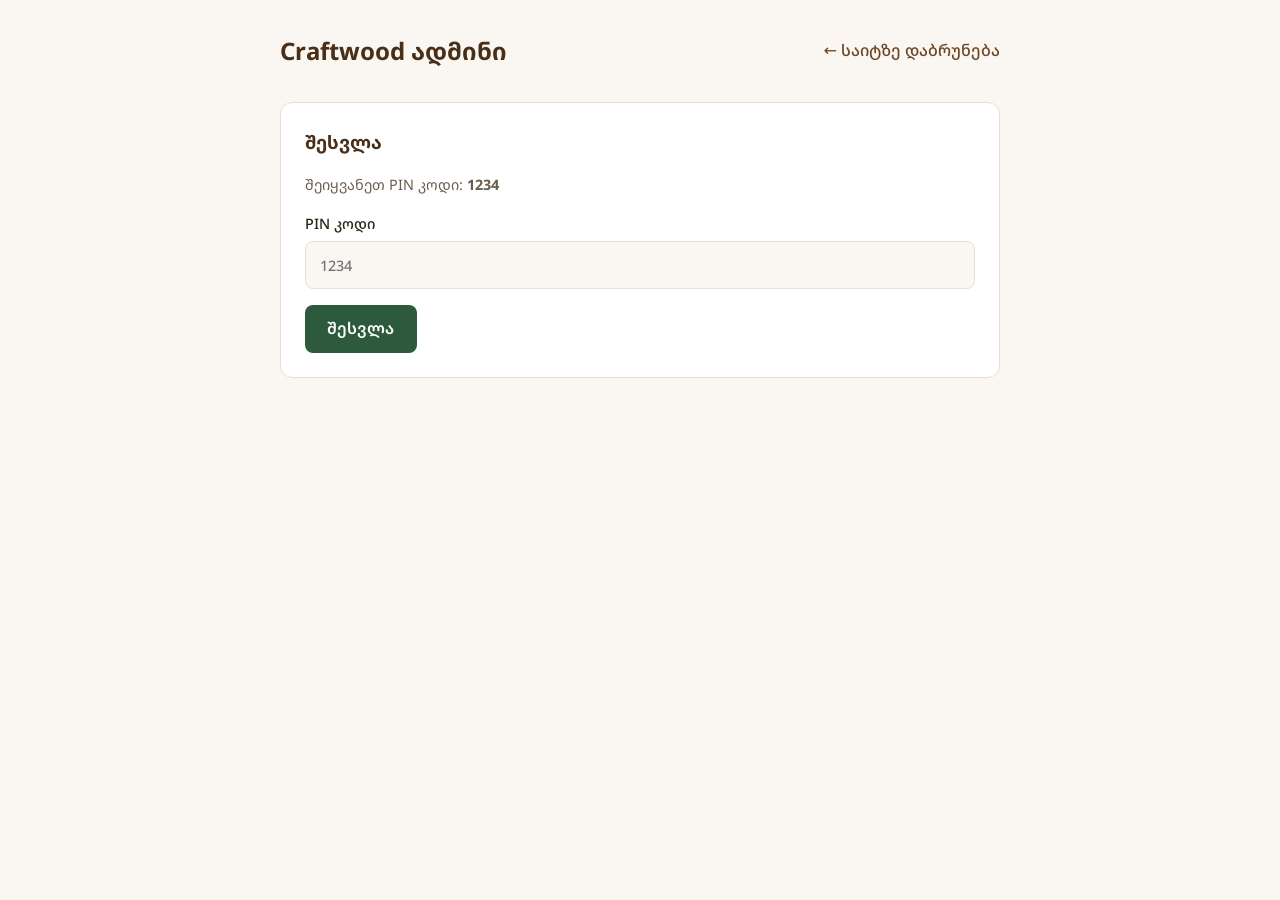
==== admin/index.html @ 584f06dc "Show token setup only when githubToken is not configured at deploy. Fallback session token for brows" ====
<!DOCTYPE html>
<html lang="ka">
<head>
  <meta charset="UTF-8">
  <meta name="viewport" content="width=device-width, initial-scale=1.0">
  <title>Craftwood — ადმინ პანელი</title>
  <link rel="preconnect" href="https://fonts.googleapis.com">
  <link rel="preconnect" href="https://fonts.gstatic.com" crossorigin>
  <link href="https://fonts.googleapis.com/css2?family=Noto+Sans+Georgian:wght@400;500;600&display=swap" rel="stylesheet">
  <link rel="stylesheet" href="admin.css">
</head>
<body>
  <div class="admin">
    <header class="admin-header">
      <h1>Craftwood ადმინი</h1>
      <a href="../index.html" class="back-link">← საიტზე დაბრუნება</a>
    </header>

    <section id="login-section" class="card">
      <h2>შესვლა</h2>
      <p class="hint">შეიყვანეთ PIN კოდი: <strong>1234</strong></p>
      <form id="login-form">
        <label>
          PIN კოდი
          <input type="password" id="pin-input" required placeholder="1234" maxlength="20" inputmode="numeric">
        </label>
        <button type="submit" class="btn btn-primary">შესვლა</button>
      </form>
    </section>

    <section id="panel-section" class="hidden">
      <div class="panel-top">
        <p>შესული ხართ როგორც <strong id="user-name">ადმინი</strong></p>
        <button id="logout-btn" class="btn btn-ghost">გასვლა</button>
      </div>

      <div id="token-setup" class="card token-setup--required hidden">
        <h2>⚠️ GitHub ტოკენი (ერთხელ)</h2>
        <p class="hint">PIN-ით შესვლა საკმარისია, მაგრამ წაშლა/რედაქტირებისთვის Classic ტოკენი სჭირდება <strong>ერთხელ</strong> ამ ბრაუზერში.</p>
        <p class="hint"><a href="https://github.com/settings/tokens/new?scopes=repo&amp;description=craftwood-admin" target="_blank" rel="noopener">ტოკენის შექმნა</a> → მონიშნეთ <strong>repo</strong></p>
        <label>
          Token
          <input type="password" id="session-token-input" placeholder="ghp_...">
        </label>
        <button type="button" class="btn btn-primary" id="save-token-btn">შენახვა</button>
      </div>

      <p id="status" class="status status-global" aria-live="polite"></p>

      <div class="card">
        <h2>ახალი ფოტოს დამატება</h2>
        <form id="upload-form">
          <label>
            სურათი
            <input type="file" id="image-input" accept="image/*" required>
          </label>
          <label>
            სათაური
            <input type="text" id="title-input" required placeholder="მაგ. მაგიდა — ნატურალური ხე">
          </label>
          <label>
            კატეგორია
            <input type="text" id="category-input" required placeholder="მაგ. მაგიდები">
          </label>
          <button type="submit" class="btn btn-primary" id="upload-btn">ატვირთვა</button>
        </form>
      </div>

      <div class="card">
        <h2>არსებული ნამუშევრები</h2>
        <div id="items-list" class="items-list"></div>
      </div>
    </section>
  </div>

  <script src="../js/config.js"></script>
  <script src="../js/config.local.js" onerror="void 0"></script>
  <script src="admin.js"></script>
</body>
</html>
---- admin/admin.css ----
:root {
  --color-bg: #faf7f2;
  --color-surface: #ffffff;
  --color-wood: #6b4423;
  --color-wood-dark: #4a2f18;
  --color-accent: #2d5a3d;
  --color-text: #2c2416;
  --color-text-muted: #6b5d4d;
  --color-border: #e8dfd3;
  --color-danger: #b33a3a;
  --font-body: 'Noto Sans Georgian', system-ui, sans-serif;
  --radius: 12px;
}

*,
*::before,
*::after {
  box-sizing: border-box;
  margin: 0;
  padding: 0;
}

body {
  font-family: var(--font-body);
  background: var(--color-bg);
  color: var(--color-text);
  line-height: 1.6;
  min-height: 100vh;
}

.admin {
  width: min(720px, 92vw);
  margin: 0 auto;
  padding: 2rem 0 4rem;
}

.admin-header {
  display: flex;
  align-items: center;
  justify-content: space-between;
  margin-bottom: 2rem;
  gap: 1rem;
  flex-wrap: wrap;
}

.admin-header h1 {
  font-size: 1.5rem;
  color: var(--color-wood-dark);
}

.back-link {
  color: var(--color-wood);
  text-decoration: none;
  font-weight: 500;
}

.back-link:hover {
  text-decoration: underline;
}

.card {
  background: var(--color-surface);
  border: 1px solid var(--color-border);
  border-radius: var(--radius);
  padding: 1.5rem;
  margin-bottom: 1.5rem;
}

.card h2 {
  font-size: 1.15rem;
  color: var(--color-wood-dark);
  margin-bottom: 1rem;
}

.hint,
.help {
  color: var(--color-text-muted);
  font-size: 0.9rem;
  margin-bottom: 1rem;
}

.help a {
  color: var(--color-accent);
}

label {
  display: block;
  margin-bottom: 1rem;
  font-size: 0.9rem;
  font-weight: 500;
}

input[type='text'],
input[type='password'],
input[type='file'] {
  display: block;
  width: 100%;
  margin-top: 0.4rem;
  padding: 0.7rem 0.9rem;
  border: 1px solid var(--color-border);
  border-radius: 8px;
  font: inherit;
  background: var(--color-bg);
}

input:focus {
  outline: 2px solid var(--color-accent);
  outline-offset: 1px;
}

.btn {
  display: inline-block;
  padding: 0.7rem 1.4rem;
  border-radius: 8px;
  font: inherit;
  font-weight: 600;
  cursor: pointer;
  border: none;
  transition: 0.2s ease;
}

.btn-primary {
  background: var(--color-accent);
  color: #fff;
}

.btn-primary:hover:not(:disabled) {
  background: #234a32;
}

.btn-primary:disabled {
  opacity: 0.6;
  cursor: not-allowed;
}

.btn-ghost {
  background: transparent;
  color: var(--color-text-muted);
  border: 1px solid var(--color-border);
}

.btn-danger {
  background: var(--color-danger);
  color: #fff;
  padding: 0.4rem 0.8rem;
  font-size: 0.85rem;
}

.hidden {
  display: none !important;
}

.panel-top {
  display: flex;
  align-items: center;
  justify-content: space-between;
  margin-bottom: 1rem;
  gap: 1rem;
}

.status {
  margin-top: 1rem;
  font-size: 0.9rem;
  min-height: 1.4em;
}

.status-global {
  margin: 0 0 1rem;
  padding: 0.75rem 1rem;
  border-radius: var(--radius);
  background: var(--color-surface);
  border: 1px solid var(--color-border);
}

.status-global.success {
  border-color: var(--color-accent);
  background: #eef6f0;
}

.status-global.error {
  border-color: var(--color-danger);
  background: #fdf0f0;
}

.status.success {
  color: var(--color-accent);
}

.status.error {
  color: var(--color-danger);
}

.items-list {
  display: flex;
  flex-direction: column;
  gap: 0.75rem;
}

.item-row {
  display: flex;
  align-items: flex-start;
  gap: 1rem;
  padding: 0.75rem;
  border: 1px solid var(--color-border);
  border-radius: 8px;
}

.item-row--editing {
  flex-wrap: wrap;
}

.item-row img {
  width: 80px;
  height: 60px;
  object-fit: cover;
  border-radius: 4px;
  flex-shrink: 0;
  background: var(--color-bg);
}

.item-row img.img-error {
  outline: 2px dashed var(--color-danger);
}

.item-info {
  flex: 1;
  min-width: 0;
}

.item-info h3 {
  font-size: 0.95rem;
  margin-bottom: 0.15rem;
}

.item-info p {
  font-size: 0.8rem;
  color: var(--color-text-muted);
}

.item-path {
  font-size: 0.7rem !important;
  opacity: 0.7;
  word-break: break-all;
}

.item-edit-fields {
  flex: 1;
  min-width: 200px;
}

.item-edit-fields label {
  margin-bottom: 0.6rem;
}

.item-actions {
  display: flex;
  flex-direction: column;
  gap: 0.4rem;
  flex-shrink: 0;
}

.item-row--editing .item-actions {
  flex-direction: row;
  margin-top: 0.5rem;
}

.btn-ghost {
  padding: 0.4rem 0.8rem;
  font-size: 0.85rem;
}

.empty-list {
  color: var(--color-text-muted);
  font-size: 0.9rem;
}

.token-setup--required {
  border: 2px solid #c9a227;
  background: #fffbeb;
}

.token-setup--required.token-setup--ok {
  border-color: var(--color-accent);
  background: #f0faf3;
}

.token-setup--required.hidden {
  display: none !important;
}
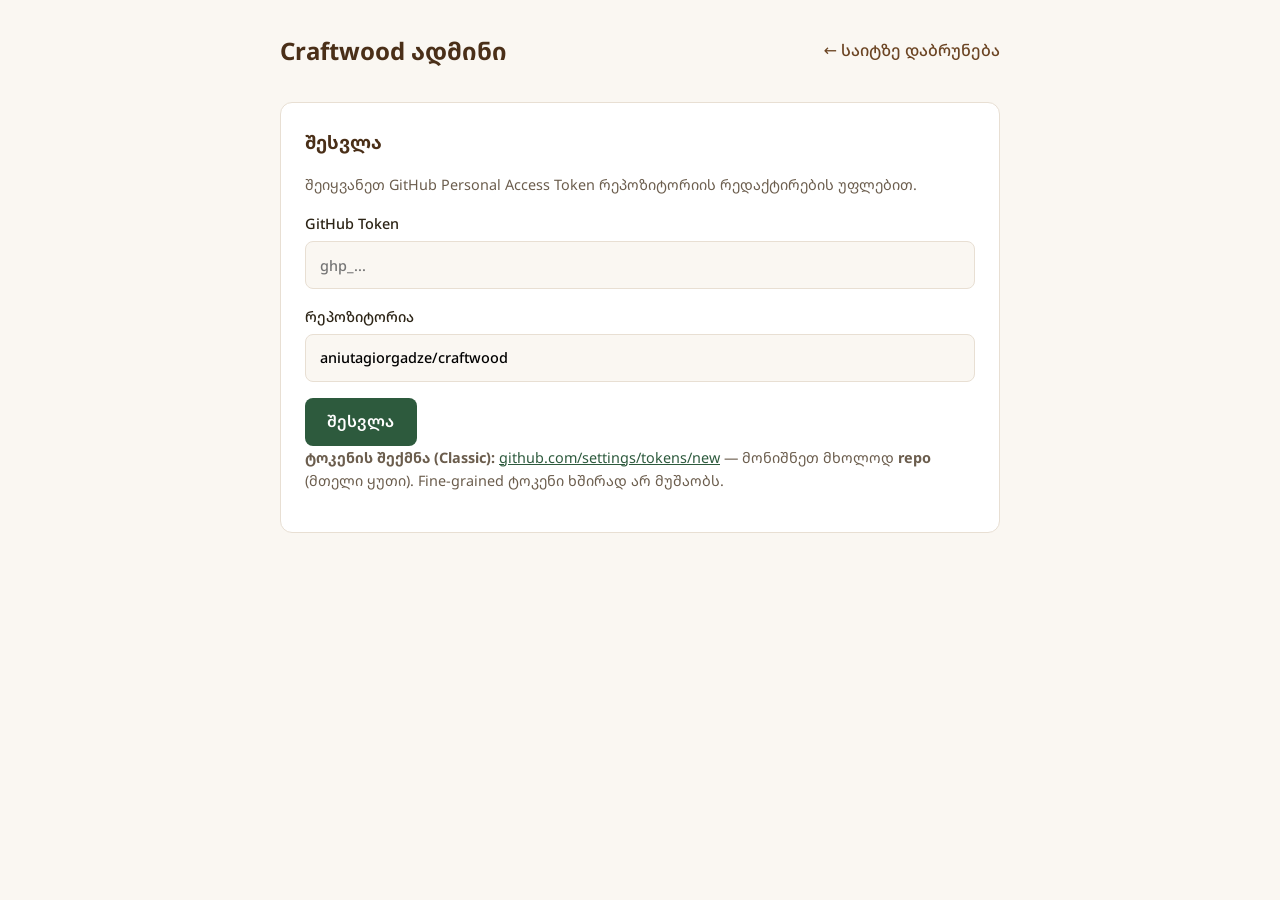
==== commit 30935512: "Revert admin to token-only login (remove PIN 1234)" ====
--- a/admin/index.html
+++ b/admin/index.html
@@ -18,34 +18,30 @@
 
     <section id="login-section" class="card">
       <h2>შესვლა</h2>
-      <p class="hint">შეიყვანეთ PIN კოდი: <strong>1234</strong></p>
+      <p class="hint">შეიყვანეთ GitHub Personal Access Token რეპოზიტორიის რედაქტირების უფლებით.</p>
       <form id="login-form">
         <label>
-          PIN კოდი
-          <input type="password" id="pin-input" required placeholder="1234" maxlength="20" inputmode="numeric">
+          GitHub Token
+          <input type="password" id="token-input" required placeholder="ghp_...">
+        </label>
+        <label>
+          რეპოზიტორია
+          <input type="text" id="repo-input" required placeholder="username/craftwood">
         </label>
         <button type="submit" class="btn btn-primary">შესვლა</button>
       </form>
+      <p class="help">
+        <strong>ტოკენის შექმნა (Classic):</strong>
+        <a href="https://github.com/settings/tokens/new" target="_blank" rel="noopener">github.com/settings/tokens/new</a>
+        — მონიშნეთ მხოლოდ <strong>repo</strong> (მთელი ყუთი). Fine-grained ტოკენი ხშირად არ მუშაობს.
+      </p>
     </section>
 
     <section id="panel-section" class="hidden">
       <div class="panel-top">
-        <p>შესული ხართ როგორც <strong id="user-name">ადმინი</strong></p>
+        <p>შესული ხართ როგორც <strong id="user-name"></strong></p>
         <button id="logout-btn" class="btn btn-ghost">გასვლა</button>
       </div>
-
-      <div id="token-setup" class="card token-setup--required hidden">
-        <h2>⚠️ GitHub ტოკენი (ერთხელ)</h2>
-        <p class="hint">PIN-ით შესვლა საკმარისია, მაგრამ წაშლა/რედაქტირებისთვის Classic ტოკენი სჭირდება <strong>ერთხელ</strong> ამ ბრაუზერში.</p>
-        <p class="hint"><a href="https://github.com/settings/tokens/new?scopes=repo&amp;description=craftwood-admin" target="_blank" rel="noopener">ტოკენის შექმნა</a> → მონიშნეთ <strong>repo</strong></p>
-        <label>
-          Token
-          <input type="password" id="session-token-input" placeholder="ghp_...">
-        </label>
-        <button type="button" class="btn btn-primary" id="save-token-btn">შენახვა</button>
-      </div>
-
-      <p id="status" class="status status-global" aria-live="polite"></p>
 
       <div class="card">
         <h2>ახალი ფოტოს დამატება</h2>
@@ -64,6 +60,7 @@
           </label>
           <button type="submit" class="btn btn-primary" id="upload-btn">ატვირთვა</button>
         </form>
+        <p id="status" class="status" aria-live="polite"></p>
       </div>
 
       <div class="card">
@@ -74,7 +71,6 @@
   </div>
 
   <script src="../js/config.js"></script>
-  <script src="../js/config.local.js" onerror="void 0"></script>
   <script src="admin.js"></script>
 </body>
 </html>
--- a/admin/admin.css
+++ b/admin/admin.css
@@ -164,24 +164,6 @@
   min-height: 1.4em;
 }
 
-.status-global {
-  margin: 0 0 1rem;
-  padding: 0.75rem 1rem;
-  border-radius: var(--radius);
-  background: var(--color-surface);
-  border: 1px solid var(--color-border);
-}
-
-.status-global.success {
-  border-color: var(--color-accent);
-  background: #eef6f0;
-}
-
-.status-global.error {
-  border-color: var(--color-danger);
-  background: #fdf0f0;
-}
-
 .status.success {
   color: var(--color-accent);
 }
@@ -273,17 +255,3 @@
   color: var(--color-text-muted);
   font-size: 0.9rem;
 }
-
-.token-setup--required {
-  border: 2px solid #c9a227;
-  background: #fffbeb;
-}
-
-.token-setup--required.token-setup--ok {
-  border-color: var(--color-accent);
-  background: #f0faf3;
-}
-
-.token-setup--required.hidden {
-  display: none !important;
-}
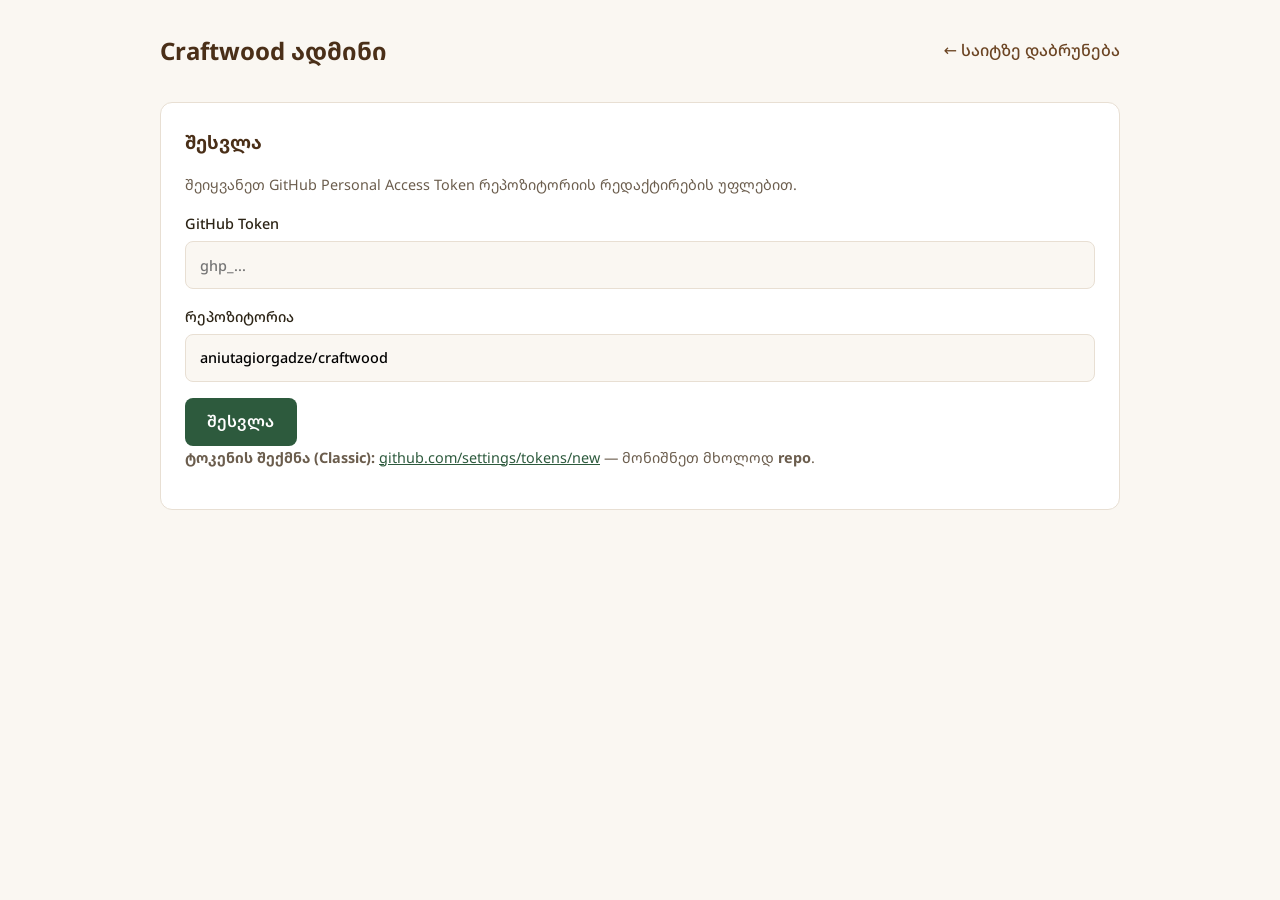
==== commit b6278b59: "Redesign site with sidebar navigation, featured works, and review system. Add admin tabs for content" ====
--- a/admin/index.html
+++ b/admin/index.html
@@ -33,7 +33,7 @@
       <p class="help">
         <strong>ტოკენის შექმნა (Classic):</strong>
         <a href="https://github.com/settings/tokens/new" target="_blank" rel="noopener">github.com/settings/tokens/new</a>
-        — მონიშნეთ მხოლოდ <strong>repo</strong> (მთელი ყუთი). Fine-grained ტოკენი ხშირად არ მუშაობს.
+        — მონიშნეთ მხოლოდ <strong>repo</strong>.
       </p>
     </section>
 
@@ -43,34 +43,126 @@
         <button id="logout-btn" class="btn btn-ghost">გასვლა</button>
       </div>
 
-      <div class="card">
-        <h2>ახალი ფოტოს დამატება</h2>
-        <form id="upload-form">
-          <label>
-            სურათი
-            <input type="file" id="image-input" accept="image/*" required>
-          </label>
-          <label>
-            სათაური
-            <input type="text" id="title-input" required placeholder="მაგ. მაგიდა — ნატურალური ხე">
-          </label>
-          <label>
-            კატეგორია
-            <input type="text" id="category-input" required placeholder="მაგ. მაგიდები">
-          </label>
-          <button type="submit" class="btn btn-primary" id="upload-btn">ატვირთვა</button>
-        </form>
-        <p id="status" class="status" aria-live="polite"></p>
+      <p id="status" class="status status-global" aria-live="polite"></p>
+
+      <nav class="admin-tabs" id="admin-tabs">
+        <button type="button" class="admin-tab is-active" data-tab="featured">განსაკუთრებული</button>
+        <button type="button" class="admin-tab" data-tab="gallery">ნამუშევრები</button>
+        <button type="button" class="admin-tab" data-tab="materials">მასალები</button>
+        <button type="button" class="admin-tab" data-tab="about">ჩვენს შესახებ</button>
+        <button type="button" class="admin-tab" data-tab="consultation">კონსულტაცია</button>
+        <button type="button" class="admin-tab" data-tab="comments">კომენტარები</button>
+      </nav>
+
+      <div class="tab-panel is-active" data-tab="featured">
+        <div class="card">
+          <h2>განსაკუთრებული ნამუშევრები</h2>
+          <p class="hint">მონიშნეთ ნამუშევრები, რომლებიც პირველ გვერდზე გამოჩნდება.</p>
+          <label>სათაური<input type="text" id="featured-section-title"></label>
+          <label>ქვესათაური<input type="text" id="featured-section-subtitle"></label>
+          <button type="button" class="btn btn-primary" id="save-featured-section">სექციის შენახვა</button>
+          <div id="featured-list" class="items-list featured-list"></div>
+        </div>
       </div>
 
-      <div class="card">
-        <h2>არსებული ნამუშევრები</h2>
-        <div id="items-list" class="items-list"></div>
+      <div class="tab-panel" data-tab="gallery">
+        <div class="card">
+          <h2>ახალი ფოტოს დამატება</h2>
+          <form id="upload-form">
+            <label>სურათი<input type="file" id="image-input" accept="image/*" required></label>
+            <label>სათაური<input type="text" id="title-input" required placeholder="მაგ. მაგიდა"></label>
+            <label>კატეგორია
+              <select id="category-input" required></select>
+              <input type="text" id="category-other-input" class="category-other hidden" placeholder="ჩაწერეთ კატეგორია">
+            </label>
+            <label class="checkbox-label">
+              <input type="checkbox" id="upload-featured" checked> განსაკუთრებული (მთავარ გვერდზე)
+            </label>
+            <button type="submit" class="btn btn-primary" id="upload-btn">ატვირთვა</button>
+          </form>
+        </div>
+        <div class="card">
+          <h2>სრული ნამუშევრები</h2>
+          <label>სათაური<input type="text" id="gallery-section-title"></label>
+          <label>ქვესათაური<input type="text" id="gallery-section-subtitle"></label>
+          <button type="button" class="btn btn-primary" id="save-gallery-section">სექციის შენახვა</button>
+          <div id="items-list" class="items-list"></div>
+        </div>
+      </div>
+
+      <div class="tab-panel" data-tab="materials">
+        <div class="card">
+          <h2>მასალები</h2>
+          <label>სათაური<input type="text" id="materials-title"></label>
+          <label>ქვესათაური<input type="text" id="materials-subtitle"></label>
+          <button type="button" class="btn btn-primary" id="save-materials-header">სათაურის შენახვა</button>
+          <hr class="divider">
+          <h3>ახალი მასალა</h3>
+          <form id="material-form">
+            <label>სახელი<input type="text" id="material-name" required></label>
+            <label>აღწერა<textarea id="material-desc" rows="2" required></textarea></label>
+            <label>სურათი<input type="file" id="material-image" accept="image/*" required></label>
+            <button type="submit" class="btn btn-primary">დამატება</button>
+          </form>
+          <div id="materials-list" class="items-list"></div>
+        </div>
+      </div>
+
+      <div class="tab-panel" data-tab="about">
+        <div class="card">
+          <h2>ჩვენს შესახებ</h2>
+          <form id="about-form">
+            <label>სათაური<input type="text" id="about-title"></label>
+            <label>აბზაცი 1<textarea id="about-p1" rows="3"></textarea></label>
+            <label>აბზაცი 2<textarea id="about-p2" rows="3"></textarea></label>
+            <label>თვისება 1<input type="text" id="about-f1"></label>
+            <label>თვისება 2<input type="text" id="about-f2"></label>
+            <label>თვისება 3<input type="text" id="about-f3"></label>
+            <label>სურათი (არასავალდებულო)<input type="file" id="about-image" accept="image/*"></label>
+            <p class="hint" id="about-image-current"></p>
+            <button type="submit" class="btn btn-primary">შენახვა</button>
+          </form>
+        </div>
+      </div>
+
+      <div class="tab-panel" data-tab="consultation">
+        <div class="card">
+          <h2>შეუკვეთე კონსულტაცია</h2>
+          <form id="consultation-form">
+            <label>სათაური<input type="text" id="consultation-title"></label>
+            <label>აღწერა<textarea id="consultation-desc" rows="3"></textarea></label>
+            <label>ტელეფონი<input type="text" id="consultation-phone"></label>
+            <label>ელფოსტა<input type="email" id="consultation-email"></label>
+            <label>ღილაკის ტექსტი<input type="text" id="consultation-button"></label>
+            <button type="submit" class="btn btn-primary">შენახვა</button>
+          </form>
+        </div>
+      </div>
+
+      <div class="tab-panel" data-tab="comments">
+        <div class="card">
+          <h2>კომენტარების მოდerაცია</h2>
+          <p class="hint">სტუმრები ტოვებენ შეფასებას (1–5 ვარსკვლავი) და კომენტარს სურათებზე. შეგიძლიათ ჩასწოროთ, დამალოთ ან წაშალოთ.</p>
+          <p class="hint">საიტზე შენახვისთვის დაამატეთ GitHub Secret: <strong>REVIEW_WRITE_TOKEN</strong> (Classic token, repo scope).</p>
+          <div id="reviews-list" class="reviews-moderation-list"></div>
+        </div>
       </div>
     </section>
   </div>
 
+  <div id="confirm-dialog" class="confirm-dialog hidden" aria-hidden="true">
+    <div class="confirm-dialog__box" role="dialog" aria-modal="true" aria-labelledby="confirm-title">
+      <h3 id="confirm-title">ნამდვილად გსურთ წაშლა?</h3>
+      <p id="confirm-message" class="confirm-dialog__message"></p>
+      <div class="confirm-dialog__actions">
+        <button type="button" class="btn btn-ghost" id="confirm-cancel">გაუქმება</button>
+        <button type="button" class="btn btn-danger" id="confirm-ok">წაშლა</button>
+      </div>
+    </div>
+  </div>
+
   <script src="../js/config.js"></script>
+  <script src="../js/reviews.js"></script>
   <script src="admin.js"></script>
 </body>
 </html>
--- a/admin/admin.css
+++ b/admin/admin.css
@@ -29,7 +29,7 @@
 }
 
 .admin {
-  width: min(720px, 92vw);
+  width: min(960px, 94vw);
   margin: 0 auto;
   padding: 2rem 0 4rem;
 }
@@ -92,7 +92,8 @@
 
 input[type='text'],
 input[type='password'],
-input[type='file'] {
+input[type='file'],
+select {
   display: block;
   width: 100%;
   margin-top: 0.4rem;
@@ -103,7 +104,12 @@
   background: var(--color-bg);
 }
 
-input:focus {
+.category-other {
+  margin-top: 0.5rem;
+}
+
+input:focus,
+select:focus {
   outline: 2px solid var(--color-accent);
   outline-offset: 1px;
 }
@@ -164,6 +170,67 @@
   min-height: 1.4em;
 }
 
+.status-global {
+  margin: 0 0 1rem;
+  padding: 0.75rem 1rem;
+  border-radius: var(--radius);
+  background: var(--color-surface);
+  border: 1px solid var(--color-border);
+}
+
+.status-global.success {
+  color: var(--color-accent);
+  border-color: var(--color-accent);
+  background: #eef6f0;
+}
+
+.status-global.error {
+  color: var(--color-danger);
+  border-color: var(--color-danger);
+  background: #fdf0f0;
+}
+
+.confirm-dialog {
+  position: fixed;
+  inset: 0;
+  background: rgba(44, 36, 22, 0.45);
+  display: flex;
+  align-items: center;
+  justify-content: center;
+  padding: 1rem;
+  z-index: 1000;
+}
+
+.confirm-dialog.hidden {
+  display: none;
+}
+
+.confirm-dialog__box {
+  width: min(420px, 92vw);
+  background: var(--color-surface);
+  border: 1px solid var(--color-border);
+  border-radius: var(--radius);
+  padding: 1.5rem;
+  box-shadow: 0 12px 40px rgba(0, 0, 0, 0.15);
+}
+
+.confirm-dialog__box h3 {
+  font-size: 1.1rem;
+  color: var(--color-wood-dark);
+  margin-bottom: 0.75rem;
+}
+
+.confirm-dialog__message {
+  color: var(--color-text-muted);
+  margin-bottom: 1.25rem;
+}
+
+.confirm-dialog__actions {
+  display: flex;
+  justify-content: flex-end;
+  gap: 0.75rem;
+}
+
 .status.success {
   color: var(--color-accent);
 }
@@ -200,6 +267,11 @@
   background: var(--color-bg);
 }
 
+.item-row img.edit-preview {
+  width: 120px;
+  height: 90px;
+}
+
 .item-row img.img-error {
   outline: 2px dashed var(--color-danger);
 }
@@ -255,3 +327,282 @@
   color: var(--color-text-muted);
   font-size: 0.9rem;
 }
+
+.item-reviews-count {
+  color: var(--color-accent) !important;
+  font-weight: 500;
+}
+
+.btn-xs {
+  padding: 0.25rem 0.55rem;
+  font-size: 0.75rem;
+}
+
+.review-edit-block {
+  margin: 0.75rem 0 0.5rem;
+  padding: 0.75rem;
+  border: 1px dashed var(--color-border);
+  border-radius: 8px;
+  background: var(--color-bg);
+}
+
+.review-edit-block h4 {
+  font-size: 0.9rem;
+  margin-bottom: 0.6rem;
+}
+
+.review-edit-list {
+  display: flex;
+  flex-direction: column;
+  gap: 0.5rem;
+  margin-bottom: 0.75rem;
+}
+
+.review-edit-empty {
+  font-size: 0.8rem;
+  color: var(--color-text-muted);
+}
+
+.review-edit-row {
+  padding: 0.5rem 0.6rem;
+  border: 1px solid var(--color-border);
+  border-radius: 6px;
+  background: #fff;
+}
+
+.review-edit-row-head {
+  display: flex;
+  align-items: center;
+  gap: 0.5rem;
+  flex-wrap: wrap;
+  margin-bottom: 0.25rem;
+}
+
+.review-edit-row-head strong {
+  font-size: 0.85rem;
+}
+
+.review-edit-text {
+  font-size: 0.8rem;
+  color: var(--color-text-muted);
+}
+
+.review-star {
+  color: #ddd;
+}
+
+.review-star.is-filled {
+  color: #e6a800;
+}
+
+.review-add-form label {
+  margin-bottom: 0.5rem;
+}
+
+.review-add-form textarea {
+  resize: vertical;
+  min-height: 56px;
+}
+
+.reviews-moderation-list {
+  display: flex;
+  flex-direction: column;
+  gap: 0.75rem;
+}
+
+.review-mod-row {
+  display: flex;
+  gap: 1rem;
+  justify-content: space-between;
+  align-items: flex-start;
+  padding: 0.75rem;
+  border: 1px solid var(--color-border);
+  border-radius: 8px;
+  background: #fff;
+}
+
+.review-mod-row--hidden {
+  opacity: 0.65;
+  background: var(--color-bg);
+}
+
+.review-mod-main {
+  flex: 1;
+  min-width: 0;
+}
+
+.review-mod-item {
+  font-size: 0.78rem;
+  color: var(--color-accent);
+  font-weight: 600;
+  margin-bottom: 0.25rem;
+}
+
+.review-mod-head {
+  display: flex;
+  align-items: center;
+  gap: 0.5rem;
+  flex-wrap: wrap;
+  margin-bottom: 0.25rem;
+}
+
+.review-mod-head strong {
+  font-size: 0.9rem;
+}
+
+.review-mod-badge {
+  font-size: 0.72rem;
+  padding: 0.1rem 0.45rem;
+  border-radius: 999px;
+  background: #eee;
+  color: var(--color-text-muted);
+}
+
+.review-mod-text {
+  font-size: 0.85rem;
+  color: var(--color-text-muted);
+}
+
+.review-mod-date {
+  display: block;
+  margin-top: 0.35rem;
+  font-size: 0.72rem;
+  color: var(--color-text-muted);
+  opacity: 0.8;
+}
+
+.review-mod-actions {
+  display: flex;
+  flex-direction: column;
+  gap: 0.35rem;
+  flex-shrink: 0;
+}
+
+.review-mod-actions--row {
+  flex-direction: row;
+  margin-top: 0.5rem;
+}
+
+.review-edit-form label {
+  display: block;
+  margin-bottom: 0.5rem;
+  font-size: 0.85rem;
+}
+
+.review-edit-form input,
+.review-edit-form textarea,
+.review-edit-form select {
+  width: 100%;
+  margin-top: 0.2rem;
+  padding: 0.45rem 0.6rem;
+  border: 1px solid var(--color-border);
+  border-radius: 6px;
+  font-family: inherit;
+}
+
+.admin-tabs {
+  display: flex;
+  flex-wrap: wrap;
+  gap: 0.35rem;
+  margin-bottom: 1.25rem;
+}
+
+.admin-tab {
+  padding: 0.45rem 0.85rem;
+  font-size: 0.82rem;
+  font-family: inherit;
+  font-weight: 500;
+  border: 1px solid var(--color-border);
+  border-radius: 999px;
+  background: var(--color-surface);
+  color: var(--color-text-muted);
+  cursor: pointer;
+  transition: background 0.2s, color 0.2s, border-color 0.2s;
+}
+
+.admin-tab:hover {
+  border-color: var(--color-wood);
+  color: var(--color-wood-dark);
+}
+
+.admin-tab.is-active {
+  background: var(--color-wood-dark);
+  border-color: var(--color-wood-dark);
+  color: #f5ebe0;
+}
+
+.tab-panel {
+  display: none;
+}
+
+.tab-panel.is-active {
+  display: block;
+}
+
+.featured-row {
+  display: flex;
+  align-items: center;
+  gap: 0.85rem;
+  padding: 0.65rem 0.75rem;
+  border: 1px solid var(--color-border);
+  border-radius: 8px;
+  cursor: pointer;
+  transition: background 0.2s;
+}
+
+.featured-row:hover {
+  background: var(--color-bg);
+}
+
+.featured-row input {
+  flex-shrink: 0;
+  width: 18px;
+  height: 18px;
+  accent-color: var(--color-accent);
+}
+
+.featured-thumb {
+  width: 56px;
+  height: 42px;
+  object-fit: cover;
+  border-radius: 4px;
+  flex-shrink: 0;
+}
+
+.featured-row strong {
+  display: block;
+  font-size: 0.9rem;
+}
+
+.featured-row small {
+  font-size: 0.75rem;
+  color: var(--color-text-muted);
+}
+
+.featured-list {
+  margin-top: 1rem;
+}
+
+.checkbox-label {
+  display: flex !important;
+  flex-direction: row !important;
+  align-items: center;
+  gap: 0.5rem;
+  font-size: 0.9rem;
+}
+
+.checkbox-label input {
+  width: auto;
+}
+
+.divider {
+  border: none;
+  border-top: 1px solid var(--color-border);
+  margin: 1.25rem 0;
+}
+
+.card h3 {
+  font-size: 1rem;
+  color: var(--color-wood-dark);
+  margin-bottom: 0.75rem;
+}
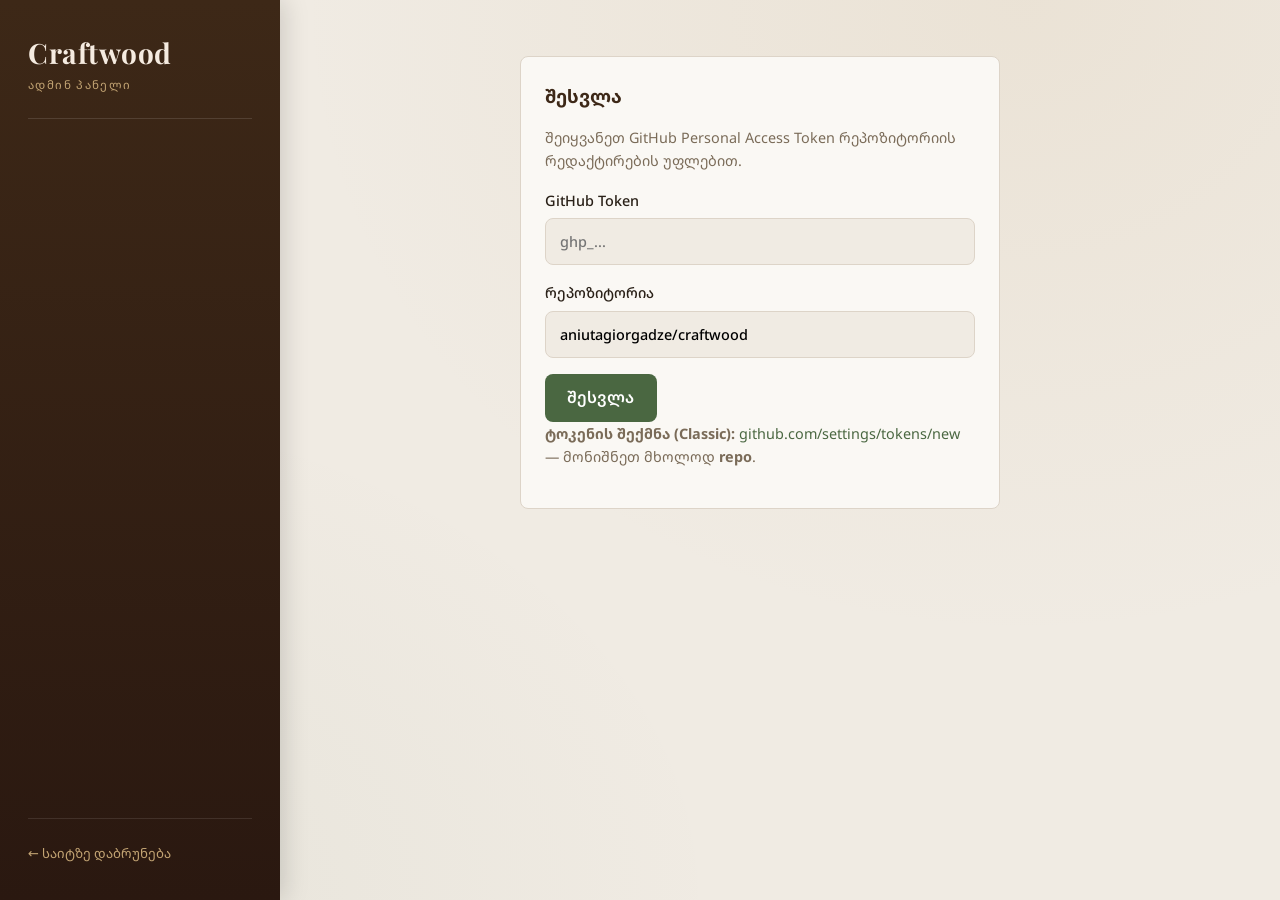
==== commit db6dda9f: "Redesign admin panel with sidebar layout matching the main site. Co-authored-by: Cursor <cursoragent" ====
--- a/admin/index.html
+++ b/admin/index.html
@@ -6,148 +6,182 @@
   <title>Craftwood — ადმინ პანელი</title>
   <link rel="preconnect" href="https://fonts.googleapis.com">
   <link rel="preconnect" href="https://fonts.gstatic.com" crossorigin>
-  <link href="https://fonts.googleapis.com/css2?family=Noto+Sans+Georgian:wght@400;500;600&display=swap" rel="stylesheet">
+  <link href="https://fonts.googleapis.com/css2?family=Playfair+Display:wght@500;700&family=Noto+Sans+Georgian:wght@400;500;600&display=swap" rel="stylesheet">
   <link rel="stylesheet" href="admin.css">
 </head>
 <body>
-  <div class="admin">
-    <header class="admin-header">
-      <h1>Craftwood ადმინი</h1>
-      <a href="../index.html" class="back-link">← საიტზე დაბრუნება</a>
-    </header>
-
-    <section id="login-section" class="card">
-      <h2>შესვლა</h2>
-      <p class="hint">შეიყვანეთ GitHub Personal Access Token რეპოზიტორიის რედაქტირების უფლებით.</p>
-      <form id="login-form">
-        <label>
-          GitHub Token
-          <input type="password" id="token-input" required placeholder="ghp_...">
-        </label>
-        <label>
-          რეპოზიტორია
-          <input type="text" id="repo-input" required placeholder="username/craftwood">
-        </label>
-        <button type="submit" class="btn btn-primary">შესვლა</button>
-      </form>
-      <p class="help">
-        <strong>ტოკენის შექმნა (Classic):</strong>
-        <a href="https://github.com/settings/tokens/new" target="_blank" rel="noopener">github.com/settings/tokens/new</a>
-        — მონიშნეთ მხოლოდ <strong>repo</strong>.
-      </p>
-    </section>
-
-    <section id="panel-section" class="hidden">
-      <div class="panel-top">
-        <p>შესული ხართ როგორც <strong id="user-name"></strong></p>
-        <button id="logout-btn" class="btn btn-ghost">გასვლა</button>
-      </div>
-
-      <p id="status" class="status status-global" aria-live="polite"></p>
-
-      <nav class="admin-tabs" id="admin-tabs">
-        <button type="button" class="admin-tab is-active" data-tab="featured">განსაკუთრებული</button>
-        <button type="button" class="admin-tab" data-tab="gallery">ნამუშევრები</button>
-        <button type="button" class="admin-tab" data-tab="materials">მასალები</button>
-        <button type="button" class="admin-tab" data-tab="about">ჩვენს შესახებ</button>
-        <button type="button" class="admin-tab" data-tab="consultation">კონსულტაცია</button>
-        <button type="button" class="admin-tab" data-tab="comments">კომენტარები</button>
+  <div class="app">
+    <aside class="sidebar" id="sidebar">
+      <button class="sidebar-close" id="sidebar-close" aria-label="მენიუს დახურვა">&times;</button>
+      <a href="#featured" class="sidebar-brand" id="sidebar-brand">
+        <span class="sidebar-brand-name">Craftwood</span>
+        <span class="sidebar-brand-tag">ადმინ პანელი</span>
+      </a>
+      <nav class="sidebar-nav hidden" id="sidebar-nav" aria-label="ადმინ მენიუ">
+        <a href="#featured" class="sidebar-link is-active" data-tab="featured">განსაკუთრებული ნამუშევრები</a>
+        <a href="#materials" class="sidebar-link" data-tab="materials">მასალები</a>
+        <a href="#about" class="sidebar-link" data-tab="about">ჩვენს შესახებ</a>
+        <a href="#consultation" class="sidebar-link" data-tab="consultation">შეუკვეთე კონსულტაცია</a>
+        <a href="#gallery" class="sidebar-link" data-tab="gallery">სრული ნამუშევრები</a>
+        <a href="#comments" class="sidebar-link sidebar-link--admin" data-tab="comments">კომენტარები</a>
       </nav>
-
-      <div class="tab-panel is-active" data-tab="featured">
-        <div class="card">
-          <h2>განსაკუთრებული ნამუშევრები</h2>
-          <p class="hint">მონიშნეთ ნამუშევრები, რომლებიც პირველ გვერდზე გამოჩნდება.</p>
-          <label>სათაური<input type="text" id="featured-section-title"></label>
-          <label>ქვესათაური<input type="text" id="featured-section-subtitle"></label>
-          <button type="button" class="btn btn-primary" id="save-featured-section">სექციის შენახვა</button>
-          <div id="featured-list" class="items-list featured-list"></div>
-        </div>
-      </div>
-
-      <div class="tab-panel" data-tab="gallery">
-        <div class="card">
-          <h2>ახალი ფოტოს დამატება</h2>
-          <form id="upload-form">
-            <label>სურათი<input type="file" id="image-input" accept="image/*" required></label>
-            <label>სათაური<input type="text" id="title-input" required placeholder="მაგ. მაგიდა"></label>
-            <label>კატეგორია
-              <select id="category-input" required></select>
-              <input type="text" id="category-other-input" class="category-other hidden" placeholder="ჩაწერეთ კატეგორია">
-            </label>
-            <label class="checkbox-label">
-              <input type="checkbox" id="upload-featured" checked> განსაკუთრებული (მთავარ გვერდზე)
-            </label>
-            <button type="submit" class="btn btn-primary" id="upload-btn">ატვირთვა</button>
-          </form>
-        </div>
-        <div class="card">
-          <h2>სრული ნამუშევრები</h2>
-          <label>სათაური<input type="text" id="gallery-section-title"></label>
-          <label>ქვესათაური<input type="text" id="gallery-section-subtitle"></label>
-          <button type="button" class="btn btn-primary" id="save-gallery-section">სექციის შენახვა</button>
-          <div id="items-list" class="items-list"></div>
-        </div>
-      </div>
-
-      <div class="tab-panel" data-tab="materials">
-        <div class="card">
-          <h2>მასალები</h2>
-          <label>სათაური<input type="text" id="materials-title"></label>
-          <label>ქვესათაური<input type="text" id="materials-subtitle"></label>
-          <button type="button" class="btn btn-primary" id="save-materials-header">სათაურის შენახვა</button>
-          <hr class="divider">
-          <h3>ახალი მასალა</h3>
-          <form id="material-form">
-            <label>სახელი<input type="text" id="material-name" required></label>
-            <label>აღწერა<textarea id="material-desc" rows="2" required></textarea></label>
-            <label>სურათი<input type="file" id="material-image" accept="image/*" required></label>
-            <button type="submit" class="btn btn-primary">დამატება</button>
-          </form>
-          <div id="materials-list" class="items-list"></div>
-        </div>
-      </div>
-
-      <div class="tab-panel" data-tab="about">
-        <div class="card">
-          <h2>ჩვენს შესახებ</h2>
-          <form id="about-form">
-            <label>სათაური<input type="text" id="about-title"></label>
-            <label>აბზაცი 1<textarea id="about-p1" rows="3"></textarea></label>
-            <label>აბზაცი 2<textarea id="about-p2" rows="3"></textarea></label>
-            <label>თვისება 1<input type="text" id="about-f1"></label>
-            <label>თვისება 2<input type="text" id="about-f2"></label>
-            <label>თვისება 3<input type="text" id="about-f3"></label>
-            <label>სურათი (არასავალდებულო)<input type="file" id="about-image" accept="image/*"></label>
-            <p class="hint" id="about-image-current"></p>
-            <button type="submit" class="btn btn-primary">შენახვა</button>
-          </form>
-        </div>
-      </div>
-
-      <div class="tab-panel" data-tab="consultation">
-        <div class="card">
-          <h2>შეუკვეთე კონსულტაცია</h2>
-          <form id="consultation-form">
-            <label>სათაური<input type="text" id="consultation-title"></label>
-            <label>აღწერა<textarea id="consultation-desc" rows="3"></textarea></label>
-            <label>ტელეფონი<input type="text" id="consultation-phone"></label>
-            <label>ელფოსტა<input type="email" id="consultation-email"></label>
-            <label>ღილაკის ტექსტი<input type="text" id="consultation-button"></label>
-            <button type="submit" class="btn btn-primary">შენახვა</button>
-          </form>
-        </div>
-      </div>
-
-      <div class="tab-panel" data-tab="comments">
-        <div class="card">
-          <h2>კომენტარების მოდerაცია</h2>
-          <p class="hint">სტუმრები ტოვებენ შეფასებას (1–5 ვარსკვლავი) და კომენტარს სურათებზე. შეგიძლიათ ჩასწოროთ, დამალოთ ან წაშალოთ.</p>
-          <p class="hint">საიტზე შენახვისთვის დაამატეთ GitHub Secret: <strong>REVIEW_WRITE_TOKEN</strong> (Classic token, repo scope).</p>
-          <div id="reviews-list" class="reviews-moderation-list"></div>
-        </div>
-      </div>
-    </section>
+      <footer class="sidebar-footer">
+        <a href="../index.html" class="sidebar-back">← საიტზე დაბრუნება</a>
+        <p class="sidebar-user hidden" id="sidebar-user">შესული: <strong id="user-name"></strong></p>
+        <button type="button" id="logout-btn" class="btn btn-ghost btn-sm hidden">გასვლა</button>
+      </footer>
+    </aside>
+
+    <div class="app-main">
+      <header class="mobile-header">
+        <button class="menu-toggle" id="menu-toggle" aria-label="მენიუ" aria-expanded="false">
+          <span></span><span></span><span></span>
+        </button>
+        <span class="mobile-title" id="mobile-title">Craftwood ადმინი</span>
+      </header>
+
+      <main class="content">
+        <section id="login-section" class="login-section">
+          <div class="card login-card">
+            <h2>შესვლა</h2>
+            <p class="hint">შეიყვანეთ GitHub Personal Access Token რეპოზიტორიის რედაქტირების უფლებით.</p>
+            <form id="login-form">
+              <label>
+                GitHub Token
+                <input type="password" id="token-input" required placeholder="ghp_...">
+              </label>
+              <label>
+                რეპოზიტორია
+                <input type="text" id="repo-input" required placeholder="username/craftwood">
+              </label>
+              <button type="submit" class="btn btn-primary">შესვლა</button>
+            </form>
+            <p class="help">
+              <strong>ტოკენის შექმნა (Classic):</strong>
+              <a href="https://github.com/settings/tokens/new" target="_blank" rel="noopener">github.com/settings/tokens/new</a>
+              — მონიშნეთ მხოლოდ <strong>repo</strong>.
+            </p>
+          </div>
+        </section>
+
+        <section id="panel-section" class="hidden">
+          <p id="status" class="status status-global" aria-live="polite"></p>
+
+          <div class="admin-view is-active" data-tab="featured">
+            <header class="view-header">
+              <p class="view-eyebrow">მთავარი გვერდი</p>
+              <h1>განსაკუთრებული ნამუშევრები</h1>
+            </header>
+            <div class="card">
+              <p class="hint">მონიშნეთ ნამუშევრები, რომლებიც პირველ გვერდზე გამოჩნდება.</p>
+              <label>სათაური<input type="text" id="featured-section-title"></label>
+              <label>ქვესათაური<input type="text" id="featured-section-subtitle"></label>
+              <button type="button" class="btn btn-primary" id="save-featured-section">სექციის შენახვა</button>
+              <div id="featured-list" class="items-list featured-list"></div>
+            </div>
+          </div>
+
+          <div class="admin-view" data-tab="gallery">
+            <header class="view-header">
+              <p class="view-eyebrow">გალერეა</p>
+              <h1>სრული ნამუშევრები</h1>
+            </header>
+            <div class="card">
+              <h2>ახალი ფოტოს დამატება</h2>
+              <form id="upload-form">
+                <label>სურათი<input type="file" id="image-input" accept="image/*" required></label>
+                <label>სათაური<input type="text" id="title-input" required placeholder="მაგ. მაგიდა"></label>
+                <label>კატეგორია
+                  <select id="category-input" required></select>
+                  <input type="text" id="category-other-input" class="category-other hidden" placeholder="ჩაწერეთ კატეგორია">
+                </label>
+                <label class="checkbox-label">
+                  <input type="checkbox" id="upload-featured" checked> განსაკუთრებული (მთავარ გვერდზე)
+                </label>
+                <button type="submit" class="btn btn-primary" id="upload-btn">ატვირთვა</button>
+              </form>
+            </div>
+            <div class="card">
+              <h2>არსებული ნამუშევრები</h2>
+              <label>სათაური<input type="text" id="gallery-section-title"></label>
+              <label>ქვესათაური<input type="text" id="gallery-section-subtitle"></label>
+              <button type="button" class="btn btn-primary" id="save-gallery-section">სექციის შენახვა</button>
+              <div id="items-list" class="items-list"></div>
+            </div>
+          </div>
+
+          <div class="admin-view" data-tab="materials">
+            <header class="view-header">
+              <p class="view-eyebrow">კონტენტი</p>
+              <h1>მასალები</h1>
+            </header>
+            <div class="card">
+              <label>სათაური<input type="text" id="materials-title"></label>
+              <label>ქვესათაური<input type="text" id="materials-subtitle"></label>
+              <button type="button" class="btn btn-primary" id="save-materials-header">სათაურის შენახვა</button>
+              <hr class="divider">
+              <h2>ახალი მასალა</h2>
+              <form id="material-form">
+                <label>სახელი<input type="text" id="material-name" required></label>
+                <label>აღწერა<textarea id="material-desc" rows="2" required></textarea></label>
+                <label>სურათი<input type="file" id="material-image" accept="image/*" required></label>
+                <button type="submit" class="btn btn-primary">დამატება</button>
+              </form>
+              <div id="materials-list" class="items-list"></div>
+            </div>
+          </div>
+
+          <div class="admin-view" data-tab="about">
+            <header class="view-header">
+              <p class="view-eyebrow">კონტენტი</p>
+              <h1>ჩვენს შესახებ</h1>
+            </header>
+            <div class="card">
+              <form id="about-form">
+                <label>სათაური<input type="text" id="about-title"></label>
+                <label>აბზაცი 1<textarea id="about-p1" rows="3"></textarea></label>
+                <label>აბზაცი 2<textarea id="about-p2" rows="3"></textarea></label>
+                <label>თვისება 1<input type="text" id="about-f1"></label>
+                <label>თვისება 2<input type="text" id="about-f2"></label>
+                <label>თვისება 3<input type="text" id="about-f3"></label>
+                <label>სურათი (არასავალდებულო)<input type="file" id="about-image" accept="image/*"></label>
+                <p class="hint" id="about-image-current"></p>
+                <button type="submit" class="btn btn-primary">შენახვა</button>
+              </form>
+            </div>
+          </div>
+
+          <div class="admin-view" data-tab="consultation">
+            <header class="view-header">
+              <p class="view-eyebrow">კონტაქტი</p>
+              <h1>შეუკვეთე კონსულტაცია</h1>
+            </header>
+            <div class="card">
+              <form id="consultation-form">
+                <label>სათაური<input type="text" id="consultation-title"></label>
+                <label>აღწერა<textarea id="consultation-desc" rows="3"></textarea></label>
+                <label>ტელეფონი<input type="text" id="consultation-phone"></label>
+                <label>ელფოსტა<input type="email" id="consultation-email"></label>
+                <label>ღილაკის ტექსტი<input type="text" id="consultation-button"></label>
+                <button type="submit" class="btn btn-primary">შენახვა</button>
+              </form>
+            </div>
+          </div>
+
+          <div class="admin-view" data-tab="comments">
+            <header class="view-header">
+              <p class="view-eyebrow">მოდერაცია</p>
+              <h1>კომენტარები</h1>
+            </header>
+            <div class="card">
+              <p class="hint">სტუმრები ტოვებენ შეფასებას (1–5 ვარსკვლავი) და კომენტარს სურათებზე. შეგიძლიათ ჩასწოროთ, დამალოთ ან წაშალოთ.</p>
+              <p class="hint">საიტზე შენახვისთვის დაამატეთ GitHub Secret: <strong>REVIEW_WRITE_TOKEN</strong> (Classic token, repo scope).</p>
+              <div id="reviews-list" class="reviews-moderation-list"></div>
+            </div>
+          </div>
+        </section>
+      </main>
+    </div>
   </div>
 
   <div id="confirm-dialog" class="confirm-dialog hidden" aria-hidden="true">
--- a/admin/admin.css
+++ b/admin/admin.css
@@ -1,15 +1,22 @@
 :root {
-  --color-bg: #faf7f2;
-  --color-surface: #ffffff;
-  --color-wood: #6b4423;
-  --color-wood-dark: #4a2f18;
-  --color-accent: #2d5a3d;
-  --color-text: #2c2416;
-  --color-text-muted: #6b5d4d;
-  --color-border: #e8dfd3;
+  --color-bg: #f0ebe3;
+  --color-surface: #faf8f4;
+  --color-wood: #8b5a2b;
+  --color-wood-dark: #3d2817;
+  --color-wood-mid: #5c3d1e;
+  --color-wood-light: #c4a574;
+  --color-accent: #4a6741;
+  --color-accent-light: #6b8f5e;
+  --color-text: #2a2118;
+  --color-text-muted: #7a6b58;
+  --color-border: #ddd4c8;
   --color-danger: #b33a3a;
+  --sidebar-width: 280px;
+  --font-display: 'Playfair Display', Georgia, serif;
   --font-body: 'Noto Sans Georgian', system-ui, sans-serif;
-  --radius: 12px;
+  --shadow-md: 0 12px 40px rgba(42, 33, 24, 0.1);
+  --radius: 8px;
+  --transition: 0.25s ease;
 }
 
 *,
@@ -26,36 +33,251 @@
   color: var(--color-text);
   line-height: 1.6;
   min-height: 100vh;
-}
-
-.admin {
-  width: min(960px, 94vw);
-  margin: 0 auto;
-  padding: 2rem 0 4rem;
-}
-
-.admin-header {
-  display: flex;
+  background-image:
+    radial-gradient(ellipse at 80% 0%, rgba(196, 165, 116, 0.12) 0%, transparent 50%),
+    radial-gradient(ellipse at 0% 100%, rgba(74, 103, 65, 0.06) 0%, transparent 40%);
+}
+
+a {
+  color: inherit;
+  text-decoration: none;
+}
+
+/* App shell — same as main site */
+.app {
+  display: flex;
+  min-height: 100vh;
+}
+
+.sidebar {
+  position: fixed;
+  top: 0;
+  left: 0;
+  width: var(--sidebar-width);
+  height: 100vh;
+  background: linear-gradient(180deg, var(--color-wood-dark) 0%, #2a1810 100%);
+  display: flex;
+  flex-direction: column;
+  padding: 2.25rem 1.75rem;
+  z-index: 100;
+  box-shadow: 4px 0 24px rgba(0, 0, 0, 0.15);
+}
+
+.sidebar-close {
+  display: none;
+  position: absolute;
+  top: 1rem;
+  right: 1rem;
+  background: none;
+  border: none;
+  font-size: 1.75rem;
+  cursor: pointer;
+  color: rgba(255, 255, 255, 0.6);
+}
+
+.sidebar-brand {
+  display: block;
+  margin-bottom: 2.5rem;
+  padding-bottom: 1.5rem;
+  border-bottom: 1px solid rgba(255, 255, 255, 0.12);
+}
+
+.sidebar-brand-name {
+  display: block;
+  font-family: var(--font-display);
+  font-size: 1.75rem;
+  font-weight: 700;
+  color: #f5ebe0;
+  line-height: 1.2;
+  letter-spacing: 0.02em;
+}
+
+.sidebar-brand-tag {
+  display: block;
+  margin-top: 0.4rem;
+  font-size: 0.72rem;
+  color: var(--color-wood-light);
+  letter-spacing: 0.12em;
+  text-transform: uppercase;
+}
+
+.sidebar-nav {
+  display: flex;
+  flex-direction: column;
+  gap: 0.15rem;
+  flex: 1;
+}
+
+.sidebar-link {
+  display: block;
+  padding: 0.8rem 1rem;
+  font-size: 0.88rem;
+  font-weight: 500;
+  color: rgba(245, 235, 224, 0.65);
+  border-radius: 6px;
+  border-left: 3px solid transparent;
+  transition: background var(--transition), color var(--transition), border-color var(--transition);
+}
+
+.sidebar-link:hover,
+.sidebar-link.is-active {
+  background: rgba(255, 255, 255, 0.06);
+  color: #f5ebe0;
+  border-left-color: var(--color-wood-light);
+}
+
+.sidebar-link--admin {
+  margin-top: 0.5rem;
+  padding-top: 1rem;
+  border-top: 1px solid rgba(255, 255, 255, 0.08);
+}
+
+.sidebar-footer {
+  margin-top: auto;
+  padding-top: 1.5rem;
+  border-top: 1px solid rgba(255, 255, 255, 0.1);
+  display: flex;
+  flex-direction: column;
+  gap: 0.75rem;
+}
+
+.sidebar-back {
+  font-size: 0.82rem;
+  color: var(--color-wood-light);
+  transition: color var(--transition);
+}
+
+.sidebar-back:hover {
+  color: #f5ebe0;
+}
+
+.sidebar-user {
+  font-size: 0.75rem;
+  color: rgba(245, 235, 224, 0.55);
+}
+
+.sidebar-user strong {
+  color: rgba(245, 235, 224, 0.85);
+}
+
+.app-main {
+  flex: 1;
+  margin-left: var(--sidebar-width);
+  min-width: 0;
+}
+
+.mobile-header {
+  display: none;
   align-items: center;
-  justify-content: space-between;
+  gap: 1rem;
+  padding: 0.85rem 1.25rem;
+  background: var(--color-surface);
+  border-bottom: 1px solid var(--color-border);
+  position: sticky;
+  top: 0;
+  z-index: 50;
+}
+
+.mobile-title {
+  font-family: var(--font-display);
+  font-weight: 700;
+  color: var(--color-wood);
+  font-size: 1rem;
+}
+
+.menu-toggle {
+  display: flex;
+  flex-direction: column;
+  gap: 5px;
+  background: none;
+  border: none;
+  cursor: pointer;
+  padding: 4px;
+}
+
+.menu-toggle span {
+  display: block;
+  width: 22px;
+  height: 2px;
+  background: var(--color-wood);
+}
+
+.content {
+  padding: 2.5rem 3rem 4rem;
+  max-width: 960px;
+}
+
+.login-section {
+  display: flex;
+  justify-content: center;
+  padding-top: 1rem;
+}
+
+.login-card {
+  width: min(480px, 100%);
+}
+
+.view-header {
   margin-bottom: 2rem;
-  gap: 1rem;
-  flex-wrap: wrap;
-}
-
-.admin-header h1 {
-  font-size: 1.5rem;
+}
+
+.view-eyebrow {
+  font-size: 0.72rem;
+  font-weight: 600;
+  letter-spacing: 0.14em;
+  text-transform: uppercase;
+  color: var(--color-accent);
+  margin-bottom: 0.5rem;
+}
+
+.view-header h1 {
+  font-family: var(--font-display);
+  font-size: clamp(1.75rem, 4vw, 2.25rem);
+  font-weight: 700;
   color: var(--color-wood-dark);
-}
-
-.back-link {
-  color: var(--color-wood);
-  text-decoration: none;
-  font-weight: 500;
-}
-
-.back-link:hover {
-  text-decoration: underline;
+  line-height: 1.2;
+}
+
+.admin-view {
+  display: none;
+  animation: fadeIn 0.3s ease;
+}
+
+.admin-view.is-active {
+  display: block;
+}
+
+@keyframes fadeIn {
+  from { opacity: 0; transform: translateY(8px); }
+  to { opacity: 1; transform: translateY(0); }
+}
+
+.sidebar-overlay {
+  display: none;
+  position: fixed;
+  inset: 0;
+  background: rgba(42, 33, 24, 0.45);
+  z-index: 90;
+}
+
+.sidebar-overlay.is-visible {
+  display: block;
+}
+
+.btn-sm {
+  padding: 0.45rem 0.85rem;
+  font-size: 0.78rem;
+  width: 100%;
+}
+
+.sidebar-footer .btn-ghost {
+  color: rgba(245, 235, 224, 0.75);
+  border-color: rgba(255, 255, 255, 0.2);
+}
+
+.sidebar-footer .btn-ghost:hover {
+  background: rgba(255, 255, 255, 0.08);
+  color: #f5ebe0;
 }
 
 .card {
@@ -156,14 +378,6 @@
   display: none !important;
 }
 
-.panel-top {
-  display: flex;
-  align-items: center;
-  justify-content: space-between;
-  margin-bottom: 1rem;
-  gap: 1rem;
-}
-
 .status {
   margin-top: 1rem;
   font-size: 0.9rem;
@@ -500,45 +714,6 @@
   font-family: inherit;
 }
 
-.admin-tabs {
-  display: flex;
-  flex-wrap: wrap;
-  gap: 0.35rem;
-  margin-bottom: 1.25rem;
-}
-
-.admin-tab {
-  padding: 0.45rem 0.85rem;
-  font-size: 0.82rem;
-  font-family: inherit;
-  font-weight: 500;
-  border: 1px solid var(--color-border);
-  border-radius: 999px;
-  background: var(--color-surface);
-  color: var(--color-text-muted);
-  cursor: pointer;
-  transition: background 0.2s, color 0.2s, border-color 0.2s;
-}
-
-.admin-tab:hover {
-  border-color: var(--color-wood);
-  color: var(--color-wood-dark);
-}
-
-.admin-tab.is-active {
-  background: var(--color-wood-dark);
-  border-color: var(--color-wood-dark);
-  color: #f5ebe0;
-}
-
-.tab-panel {
-  display: none;
-}
-
-.tab-panel.is-active {
-  display: block;
-}
-
 .featured-row {
   display: flex;
   align-items: center;
@@ -606,3 +781,67 @@
   color: var(--color-wood-dark);
   margin-bottom: 0.75rem;
 }
+
+textarea,
+input[type='email'] {
+  display: block;
+  width: 100%;
+  margin-top: 0.4rem;
+  padding: 0.7rem 0.9rem;
+  border: 1px solid var(--color-border);
+  border-radius: 8px;
+  font: inherit;
+  background: var(--color-bg);
+}
+
+textarea:focus,
+input[type='email']:focus {
+  outline: 2px solid var(--color-accent);
+  outline-offset: 1px;
+}
+
+@media (max-width: 900px) {
+  .sidebar {
+    transform: translateX(-100%);
+    transition: transform var(--transition);
+    box-shadow: var(--shadow-md);
+  }
+
+  .sidebar.is-open {
+    transform: translateX(0);
+  }
+
+  .sidebar-close {
+    display: block;
+  }
+
+  .app-main {
+    margin-left: 0;
+  }
+
+  .mobile-header {
+    display: flex;
+  }
+
+  .content {
+    padding: 1.5rem 1.25rem 3rem;
+  }
+
+  .item-row {
+    flex-wrap: wrap;
+  }
+
+  .item-actions {
+    flex-direction: row;
+    width: 100%;
+  }
+
+  .review-mod-row {
+    flex-direction: column;
+  }
+
+  .review-mod-actions {
+    flex-direction: row;
+    flex-wrap: wrap;
+  }
+}
